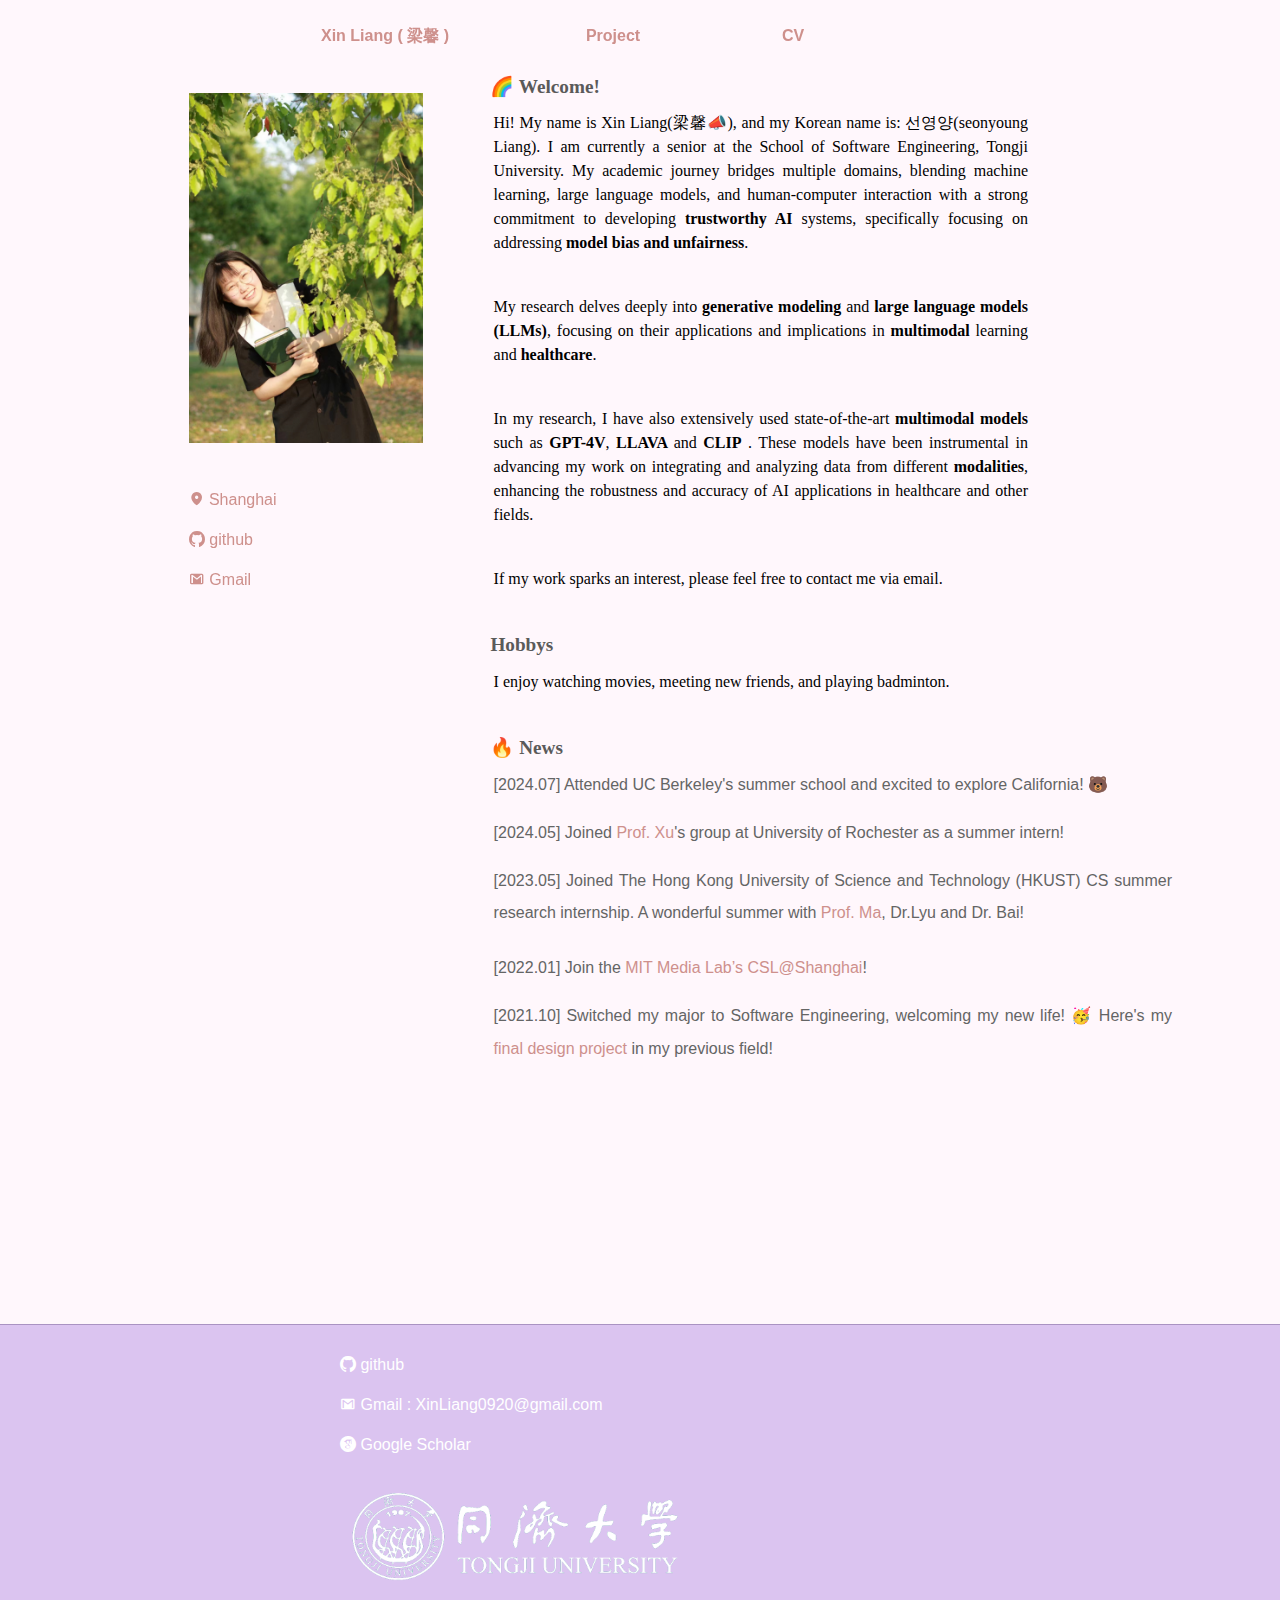
==== index.html @ 8641d6d6 "Update index.html" ====
<!DOCTYPE html>
<html lang="en">
<head>  
    <meta charset="UTF-8">
    <meta http-equiv="X-UA-Compatible" content="IE=edge">
    <meta name="viewport" content="width=device-width, initial-scale=1.0">
    <link rel="stylesheet" href="style.css">
    <link rel="stylesheet" href="icon/iconfont.css">
    <title>LiangXin</title>
    <!-- Apple Touch Icon -->
    <link rel="apple-touch-icon" sizes="57x57" href="icon/Favicon/apple-icon-57x57.png">
    <link rel="apple-touch-icon" sizes="60x60" href="icon/Favicon/apple-icon-60x60.png">
    <link rel="apple-touch-icon" sizes="72x72" href="icon/Favicon/apple-icon-72x72.png">
    <link rel="apple-touch-icon" sizes="76x76" href="icon/Favicon/apple-icon-76x76.png">
    <link rel="apple-touch-icon" sizes="114x114" href="icon/Favicon/apple-icon-114x114.png">
    <link rel="apple-touch-icon" sizes="120x120" href="icon/Favicon/apple-icon-120x120.png">
    <link rel="apple-touch-icon" sizes="144x144" href="icon/Favicon/apple-icon-144x144.png">
    <link rel="apple-touch-icon" sizes="152x152" href="icon/Favicon/apple-icon-152x152.png">
    <link rel="apple-touch-icon" sizes="180x180" href="icon/Favicon/apple-icon-180x180.png">

    <!-- Android Icon -->
    <link rel="icon" type="image/png" sizes="192x192" href="icon/Favicon/android-icon-192x192.png">

    <!-- Standard Favicon -->
    <link rel="icon" type="image/png" sizes="32x32" href="icon/Favicon/favicon-32x32.png">
    <link rel="icon" type="image/png" sizes="96x96" href="icon/Favicon/favicon-96x96.png">
    <link rel="icon" type="image/png" sizes="16x16" href="icon/Favicon/favicon-16x16.png">

    <!-- Manifest File -->
    <link rel="manifest" href="icon/Favicon/manifest.json">

    <!-- Windows Tile Icon -->
    <meta name="msapplication-TileColor" content="#ffffff">
    <meta name="msapplication-TileImage" content="icon/Favicon/ms-icon-144x144.png">

    <!-- Browser Theme Color -->
    <meta name="theme-color" content="#ffffff">




</head>

<!-- 音频文件 -->
<audio id="myAudio" src="images/20240906_204142.m4a"></audio>

<script>
    // 播放音频的 JavaScript 函数
    function playAudio() {
        var audio = document.getElementById("myAudio");
        audio.play();
    }
</script>

<body>
    <nav class="homenav">
        <div class="navbar">
            <div class="navbar-inner">
                <div class="navmenu" >
                    <ul class="visible-links">
                        <li class="navname ">  
                            <div class="btn-animate btn-animate__underline-from-center">
                                <a href="index.html"><b>Xin Liang  ( 梁馨 )</b></a>
                            </div>
                             </li>
                        <!-- <li><div  class="btn-animate btn-animate__underline-from-center">Experience</div></li> -->
                        <li>
                            <div class="btn-animate btn-animate__underline-from-center">
                                <a href="project/project.html"> <b>Project</b></a>
                            </div>
                        </li>
                        <li><div  class="btn-animate btn-animate__underline-from-center">
                            <a href="https://liangxin1001.github.io/Xin_Liang_CV.pdf"><b>CV</b></a>
                            </div>
                        </li>
                    </ul>
                   </div>
            </div>
            
        </div>
        
    </nav>
    <div class="main">
        <div class="sidebar sticky">
            <div itemscope itemtype="" class="sideson">
                <div class="photo">
                    <img src="images/I.jpeg" alt="">
                </div>
              
                <div class="urls ">
                    <li class="li1">
                        <span class="iconfont sideicon" ">&#xe68c; </span>
                        <a href="">Shanghai</a>
                    </li>
                    <li class="li1">
                        <i>
                            <span class="iconfont sideicon">&#xe603;</span>
                            <a href="https://github.com/LiangXin1001">github</a>
                        </i>
                    </li>
                    
                    <li class="li1">
                        <span class="iconfont sideicon">&#xe95f;</span>
                        <a href=" mailto:XinLiang0920@gmail.com"> Gmail</a>
                    </li>
                </div>
            </div>
        
        </div >
        <article class="page">
            <div  class="page__inner-wrap">
                <section>
                    <h1>🌈 Welcome!</h1>
<p>
    Hi! My name is Xin Liang(梁馨<span style="cursor: pointer;" onclick="playAudio()">📣</span>), and my Korean name is: 선영양(seonyoung Liang). I am currently a senior at the School of Software Engineering, Tongji University. My academic journey bridges multiple domains, blending machine learning, large language models, and human-computer interaction with a strong commitment to developing <strong>trustworthy AI</strong> systems, specifically focusing on addressing <strong>model bias and unfairness</strong>.
</p><br>
<p>
    My research delves deeply into <strong>generative modeling</strong> and <strong>large language models (LLMs)</strong>, focusing on their applications and implications in <strong>multimodal </strong>learning and <strong>healthcare</strong>. 
</p><br>
<p>
    In my research, I have also extensively used state-of-the-art <strong>multimodal models</strong> such as <strong>GPT-4V</strong>,<strong> LLAVA </strong>and<strong> CLIP</strong> . These models have been instrumental in advancing my work on integrating and analyzing data from different <strong>modalities</strong>, enhancing the robustness and accuracy of AI applications in healthcare and other fields.
</p><br>

<p>
 If my work sparks an interest, please feel free to contact me via email.
</p>
<br>
                    <h1>Hobbys</h1>
                    <P >I enjoy watching movies, meeting new friends, and playing badminton. </P>
                        <br>
                       
                 
                        <div class="news-section">
                            <h2>🔥 News</h2>
                            <ul>
                                
                                <li> <span>[2024.07]</span> Attended UC Berkeley's summer school and excited to explore California! 🐻  </li>
                                
                                <li> <span>[2024.05]</span> Joined <a href="https://www.cs.rochester.edu/~cxu22/">Prof. Xu</a>'s group at University of Rochester as a summer intern! </li>
                                
<!--                                 <li> <span>[2024.03]</span> Our paper on Open-Set Surgical Activity Recognition is accepted to <a href="https://2024.ieee-icra.org/"> IEEE ICRA 2024</a>! Effectively recognizing test samples from classes unseen during training is very important. 🎉 </li>
                                
                                <li> <span>[2024.01]</span> Our paper on improving the quality of preference data for robot task trajectories is accepted to <a href="https://iui.acm.org/2024/"> ACM IUI 2024</a>! Watching the robotic arm pick and place cans is fascinating! 🎉 </li>
                                 -->
                                <li> <span>[2023.05]</span> Joined The Hong Kong University of Science and Technology (HKUST) CS summer research internship. A wonderful summer with <a href="https://www.cse.ust.hk/~mxj/"> Prof. Ma</a>, Dr.Lyu and Dr. Bai!  </li>
                                
                                <li> <span> [2022.01]</span> Join the <a href="https://www.media.mit.edu/projects/city-science-lab-shanghai/overview/">MIT Media Lab’s CSL@Shanghai</a>!</li>
                
                                <li> <span> [2021.10]</span> Switched my major to Software Engineering, welcoming my new life! 🥳 Here's my <a href="house_design.pdf" target="_blank">final design project</a> in my previous field!</li>
                            </ul>
                        </div>     
                </section>
            </div>
        </article>

    </div>



   <footer class="foot">
    <div class="foot-contact">
        <!-- <p class="lifoot" >Follow :</p> -->
        <li class="lifoot">
            <i >
                <span class="iconfont icon-github-fill">&#xe603;</span>
                <a  class="lifoot" href="https://github.com/LiangXin1001">github</a>
            </i>
        </li>
        
        <li class="lifoot">
            <span class="iconfont icon-gmail">&#xe95f;</span>
            <a class="lifoot" href=" mailto:XinLiang0920@gmail.com"> Gmail : XinLiang0920@gmail.com</a>
        </li>
        <li class="lifoot">
            <i>
                <span class="iconfont icon-google-scholar">&#xe601;</span>
                <a class="lifoot" href="https://scholar.google.com/citations?view_op=list_works&hl=zh-CN&hl=zh-CN&user=am2rEXcAAAAJ">Google Scholar</a>
            </i>
        </li>
        <div class="schoolimg">
            <img src="images/tongji.png" alt="">
        </div>
    </div>

   </footer>
</body>
</html>
---- style.css ----
* {
    font-style:normal;
    margin:0;
    padding:0;
}
body {
    line-height: 1.5;
    margin:0;
    padding:0;
    background-color: #FFF7FC; /* 这是一种粉色的颜色代码 F4E6DD   ffd8d4 ffede2*/
    
}
/* h1  {
    line-height: 2.5;
    color:rgb(206,144,140);
    font-size: larger;
} */
h1, h2, h3, h4, h5, h6 {
    color: #5a5a5a; /* 统一标题的颜色为稍微深点的灰色 */
    /* text-align: center; 标题居中对齐 */
    margin-bottom: 0.5em; /* 添加适当的标题下边距 */
    font-size: larger;
    line-height: 1.5;
    padding-left: 9em;
    padding-right: 9em;
}
p {
    text-align: justify; /* 段落两端对齐 */
    /* text-justify: inter-word;  */
    /* 改进两端对齐的文本排版 */
    margin-bottom: 1em; /* 段落下边距 */
    padding-left: 11em;
    padding-right: 9em;
}
/* .pp {
   color:rgb(206,144,140);
} */
a {
    font-family:sans-serif;
    border-bottom : 0;
    color:rgb(206,144,140);
    text-decoration: none;
    line-height: 2.5;
}
 
 

div ,section ,article {
    font-style:normal;
    display: block;
}
 
.main  {
    /* margin-top: 1em; */
    padding-left: 4em;
    padding-right: 3em;
    max-width: 1900px;
    margin-left: auto;
    margin-right: auto;
    clear: both;
 
}

.navbar {
    /* background-color: rgb(150, 218, 236); */
  
    position:relative;
    border-bottom: 1px solid #FFF7FC;
    z-index: 2;
    height: 60spx;
    left: 0;
    right: 0;

   
}
.navbar-inner {
    margin-left: auto;
    margin-right: auto;
    padding: 1em 1em 1em;
}
 
.sidebar {
    background-color:  #FFF7FC;
    float: left;
    top: 60px;
    position: fixed;
    clear: both; 
    width: 25%;
    min-height: 800px;
    margin-left: 10.6949152542%;
    border-right: 2px solid #FFF7FC;
	
}
.sideson .urls  {
    background-color:  #FFF7FC;
}
.content ,.navmenu li{
    color:rgb(116, 120, 123);
}
.urls {
    color:rgb(164, 166, 168);
}
.page li{
    color:rgb(100, 101, 101);
    text-align: justify; /* 段落两端对齐 */
    padding-left: 11em;
}
article ,.sidebar ,.sticky{
    display: block;
}
.sideson {
    margin-top: 20px;
    background-color:rgb(255, 255, 255);
    margin-bottom: 100px;
}
.sticky {
    position: sticky;
    top: 2em;
    clear: both;
}

.page {
    top: 60px;
    /* width: 83%;
    min-height: 500px;
    padding-right: 16.9%; */
    padding-left: 20%;
 
}
.bold {
    font-weight: bold;
}
.photo {
    background-color: #FFF7FC;
    padding-bottom: 30px;
}
.photo img {
    width:80%;
    height: 80%;
    padding-right: 10%;
    background-color:  #FFF7FC;
     
}
.schoolimg {
    margin-top: 20px;
}
.schoolimg img {
    width:350px;
    height: 100px;
}
.page__inner-wrap {
   
    margin-left: 20px;
    margin-right: 60px;
}
li {
   line-height: 1.5;
   font-family:sans-serif;
   list-style: none;
}
.navmenu li {
    list-style-type: none;
    display: inline-block;
    white-space: nowrap;
    width: 180px;
    vertical-align: middle;
    display: table-cell;
    color:aqua
}
.navname{
    padding-left: 11em;
    padding-right: 3em;
    font-weight: bold;
}
.visible-links {
    display: table;
    padding-left: 8em;
}
.foot {
    /* 8B93FF  DBC4F0*/
    background-color:   #DBC4F0;
    border-top: 1px solid  #AA93C2;
    float: left;
    width: 100%;
    height: 300px;
    margin-top: 15em;
}
.foot-contact {
    padding: 20px;
    vertical-align: middle;
    margin-left: 20em;
    
}
/* .inline {

    color:rgb(206,144,140);
} */

.btn-animate {
    position: relative;
    width: 130px;
    height: 40px;
    line-height: 40px;
    border: none;
    border-radius: 5px;
    text-align: center;
  }
  
.btn-animate__underline-from-center:before {
    content: "";
    position: absolute;
    left: 50%;
    right: 50%;
    bottom: 0;
    z-index: 21;
    height: 4px;
    background-color: rgb(206,144,140);
    transition: .3s ease-out;
}

.btn-animate__underline-from-center:hover:before
{
  left: 0;
  right: 0;
}
.design-link {
    line-height: normal; /* 恢复正常的行间距 */
}

.news-section li {
    margin-bottom: 15px;  /* 增加每个新闻项之间的间距，可以根据需要调整 */
    line-height: 1.6;  /* 如果需要调整行高，也可以适当设置 */
}
---- icon/iconfont.css ----
@font-face {
  font-family: "iconfont"; /* Project id  */
  src: url('iconfont.ttf?t=1711209330404') format('truetype');

}
 
.iconfont {
  font-family: "iconfont" !important;
  font-size: 16px;
  font-style: normal;
  -webkit-font-smoothing: antialiased;
  -moz-osx-font-smoothing: grayscale;
 
}
.sideicon {
  color:rgb(206,144,140);
}
.lifoot {
  color:rgb(255, 255, 255);
}
/* .icon-gscholar:before {
  content: "\e601";
}

.icon-gmail:before {
  content: "\e95f";
}

.icon-github:before {
  content: "\e603";
}

.icon-map-filling:before {
  content: "\e68c";
}
 */
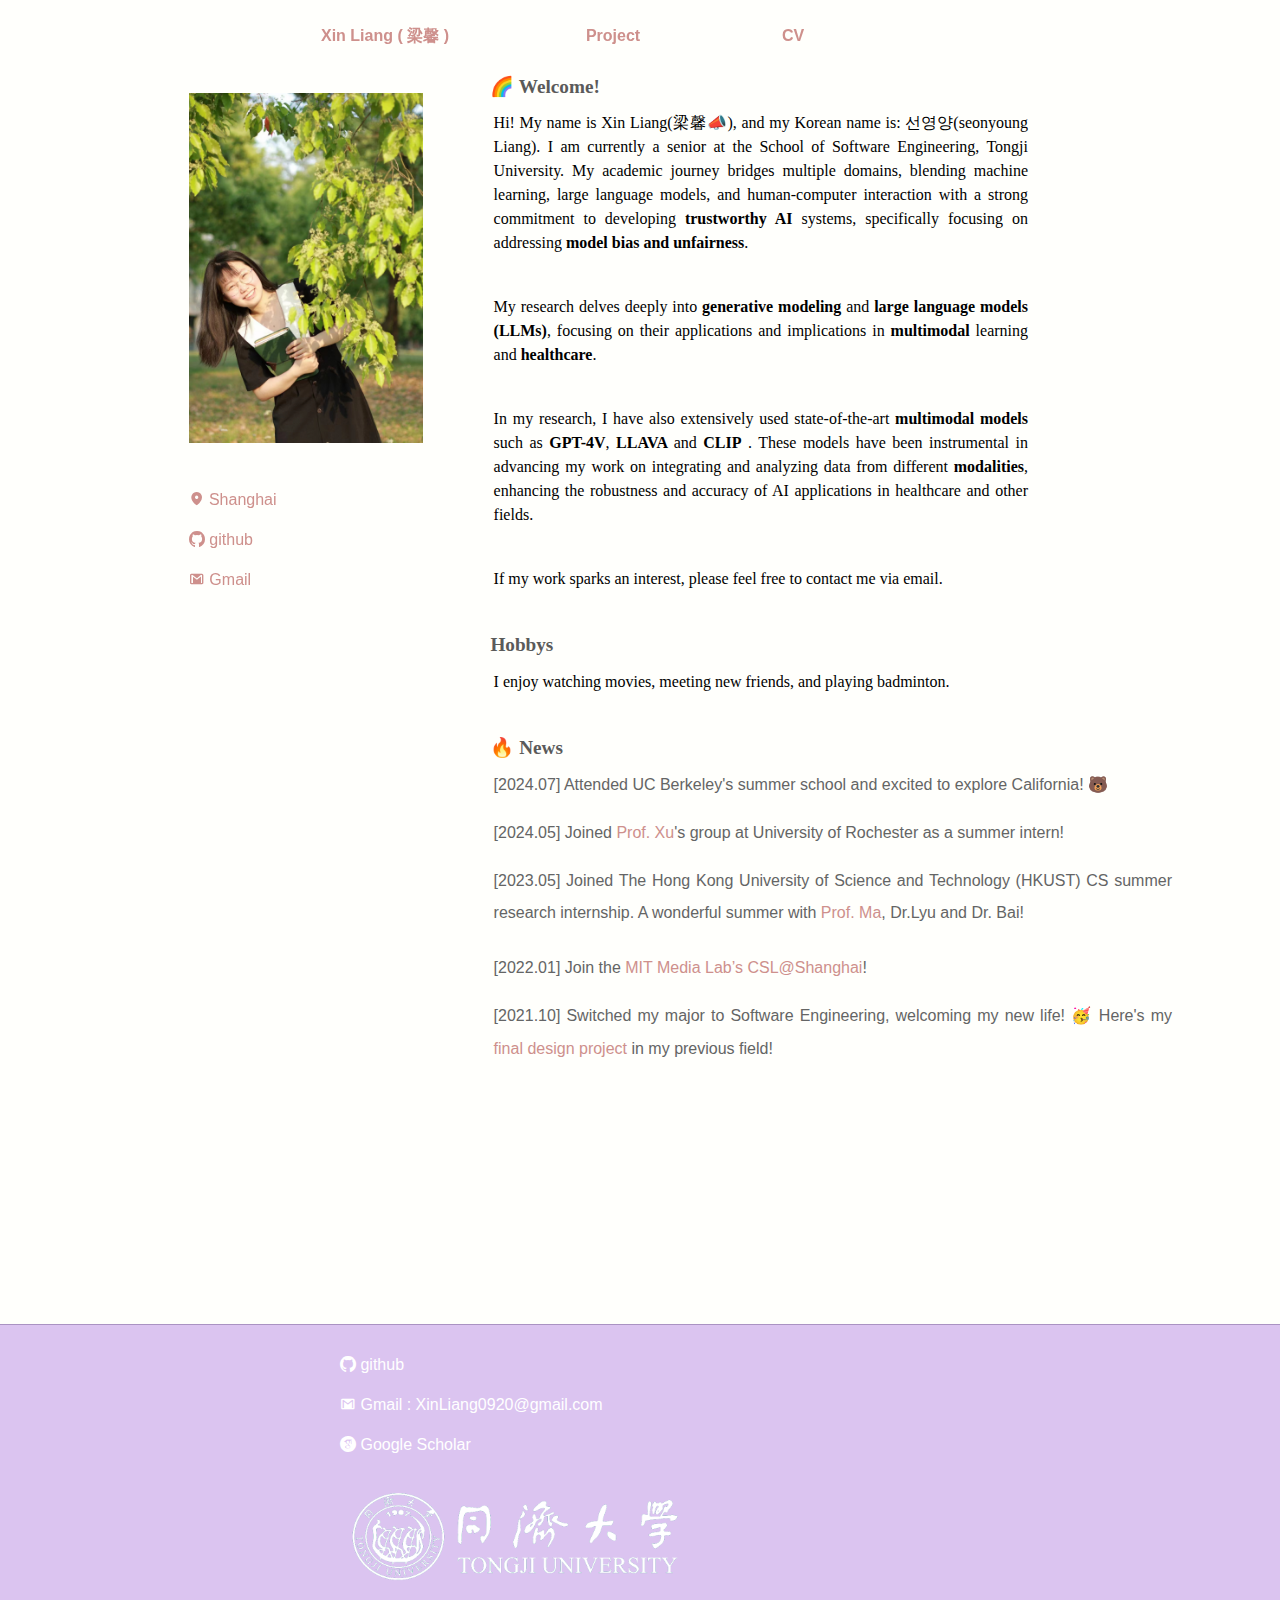
==== commit 78d63e52: "update cv" ====
--- a/index.html
+++ b/index.html
@@ -70,7 +70,7 @@
                             </div>
                         </li>
                         <li><div  class="btn-animate btn-animate__underline-from-center">
-                            <a href="https://liangxin1001.github.io/Xin_Liang_CV.pdf"><b>CV</b></a>
+                            <a href="https://liangxin1001.github.io/Xin_Liang_CV0.pdf"><b>CV</b></a>
                             </div>
                         </li>
                     </ul>
--- a/style.css
+++ b/style.css
@@ -7,7 +7,7 @@
     line-height: 1.5;
     margin:0;
     padding:0;
-    background-color: #FFF7FC; /* 这是一种粉色的颜色代码 F4E6DD   ffd8d4 ffede2*/
+    background-color: #FFFFFC; /* 这是一种粉色的颜色代码 F4E6DD   ffd8d4 ffede2*/
     
 }
 /* h1  {
@@ -65,7 +65,7 @@
     /* background-color: rgb(150, 218, 236); */
   
     position:relative;
-    border-bottom: 1px solid #FFF7FC;
+    border-bottom: 1px solid #FFFFFC;
     z-index: 2;
     height: 60spx;
     left: 0;
@@ -80,7 +80,7 @@
 }
  
 .sidebar {
-    background-color:  #FFF7FC;
+    background-color:  #FFFFFC;
     float: left;
     top: 60px;
     position: fixed;
@@ -88,11 +88,11 @@
     width: 25%;
     min-height: 800px;
     margin-left: 10.6949152542%;
-    border-right: 2px solid #FFF7FC;
+    border-right: 2px solid #FFFFFC;
 	
 }
 .sideson .urls  {
-    background-color:  #FFF7FC;
+    background-color:  #FFFFFC;
 }
 .content ,.navmenu li{
     color:rgb(116, 120, 123);
@@ -131,14 +131,14 @@
     font-weight: bold;
 }
 .photo {
-    background-color: #FFF7FC;
+    background-color: #FFFFFC;
     padding-bottom: 30px;
 }
 .photo img {
     width:80%;
     height: 80%;
     padding-right: 10%;
-    background-color:  #FFF7FC;
+    background-color:  #FFFFFC;
      
 }
 .schoolimg {
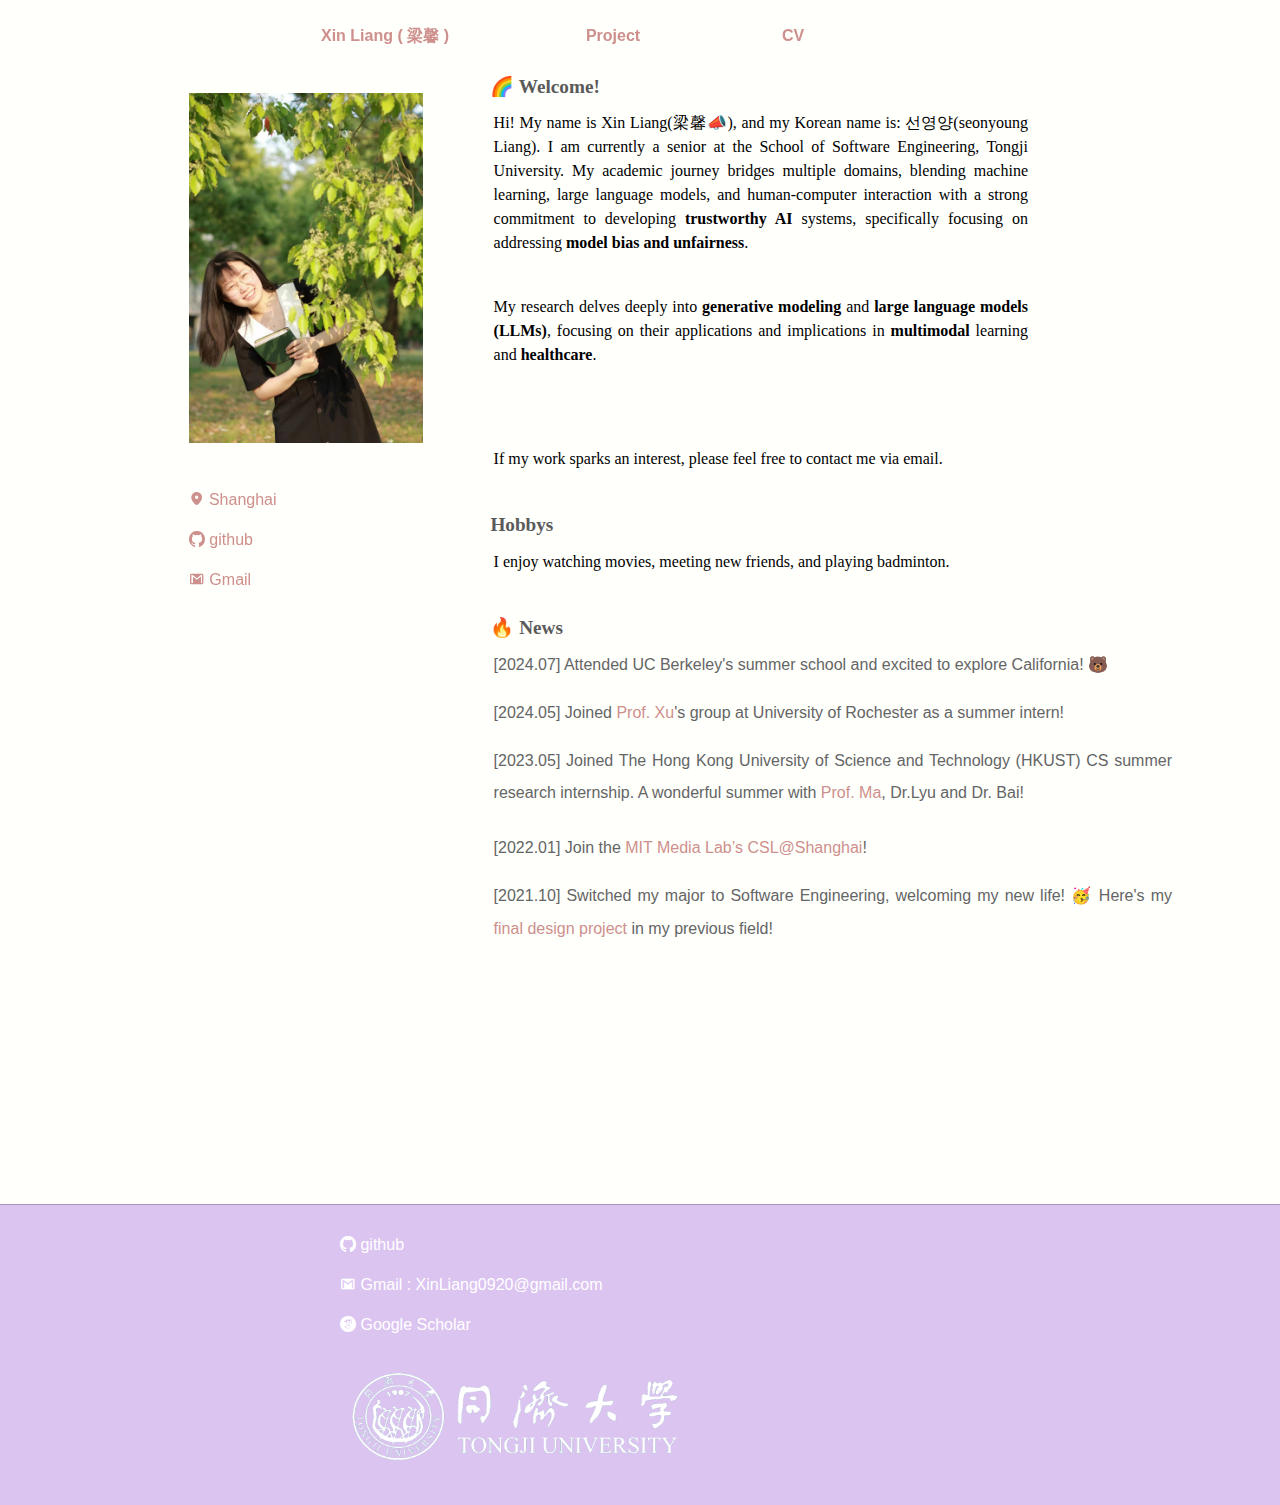
==== commit 14d9f2e2: "update" ====
--- a/index.html
+++ b/index.html
@@ -118,7 +118,7 @@
     My research delves deeply into <strong>generative modeling</strong> and <strong>large language models (LLMs)</strong>, focusing on their applications and implications in <strong>multimodal </strong>learning and <strong>healthcare</strong>. 
 </p><br>
 <p>
-    In my research, I have also extensively used state-of-the-art <strong>multimodal models</strong> such as <strong>GPT-4V</strong>,<strong> LLAVA </strong>and<strong> CLIP</strong> . These models have been instrumental in advancing my work on integrating and analyzing data from different <strong>modalities</strong>, enhancing the robustness and accuracy of AI applications in healthcare and other fields.
+    <!-- In my research, I have also extensively used state-of-the-art <strong>multimodal models</strong> such as <strong>GPT-4V</strong>,<strong> LLAVA </strong>and<strong> CLIP</strong> . These models have been instrumental in advancing my work on integrating and analyzing data from different <strong>modalities</strong>, enhancing the robustness and accuracy of AI applications in healthcare and other fields. -->
 </p><br>
 
 <p>
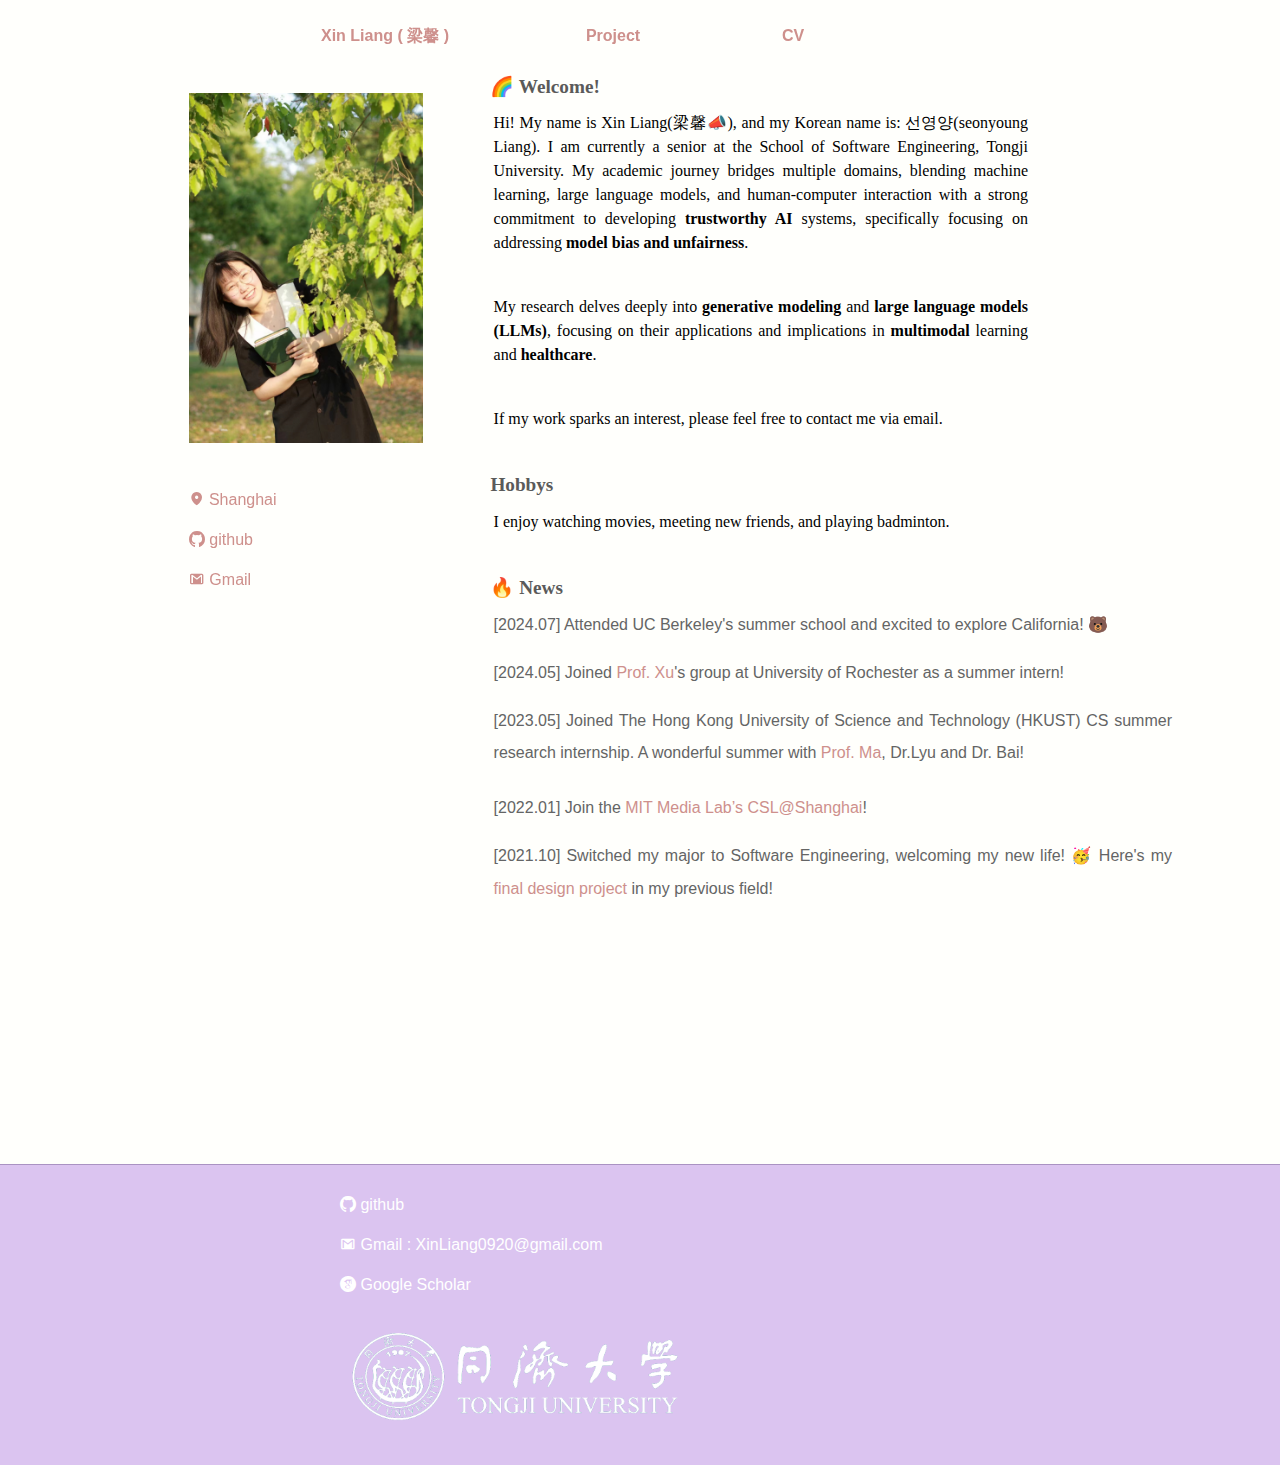
==== commit ddc540ef: "update" ====
--- a/index.html
+++ b/index.html
@@ -117,9 +117,9 @@
 <p>
     My research delves deeply into <strong>generative modeling</strong> and <strong>large language models (LLMs)</strong>, focusing on their applications and implications in <strong>multimodal </strong>learning and <strong>healthcare</strong>. 
 </p><br>
-<p>
-    <!-- In my research, I have also extensively used state-of-the-art <strong>multimodal models</strong> such as <strong>GPT-4V</strong>,<strong> LLAVA </strong>and<strong> CLIP</strong> . These models have been instrumental in advancing my work on integrating and analyzing data from different <strong>modalities</strong>, enhancing the robustness and accuracy of AI applications in healthcare and other fields. -->
-</p><br>
+<!-- <p>
+    In my research, I have also extensively used state-of-the-art <strong>multimodal models</strong> such as <strong>GPT-4V</strong>,<strong> LLAVA </strong>and<strong> CLIP</strong> . These models have been instrumental in advancing my work on integrating and analyzing data from different <strong>modalities</strong>, enhancing the robustness and accuracy of AI applications in healthcare and other fields.  
+</p><br> -->
 
 <p>
  If my work sparks an interest, please feel free to contact me via email.
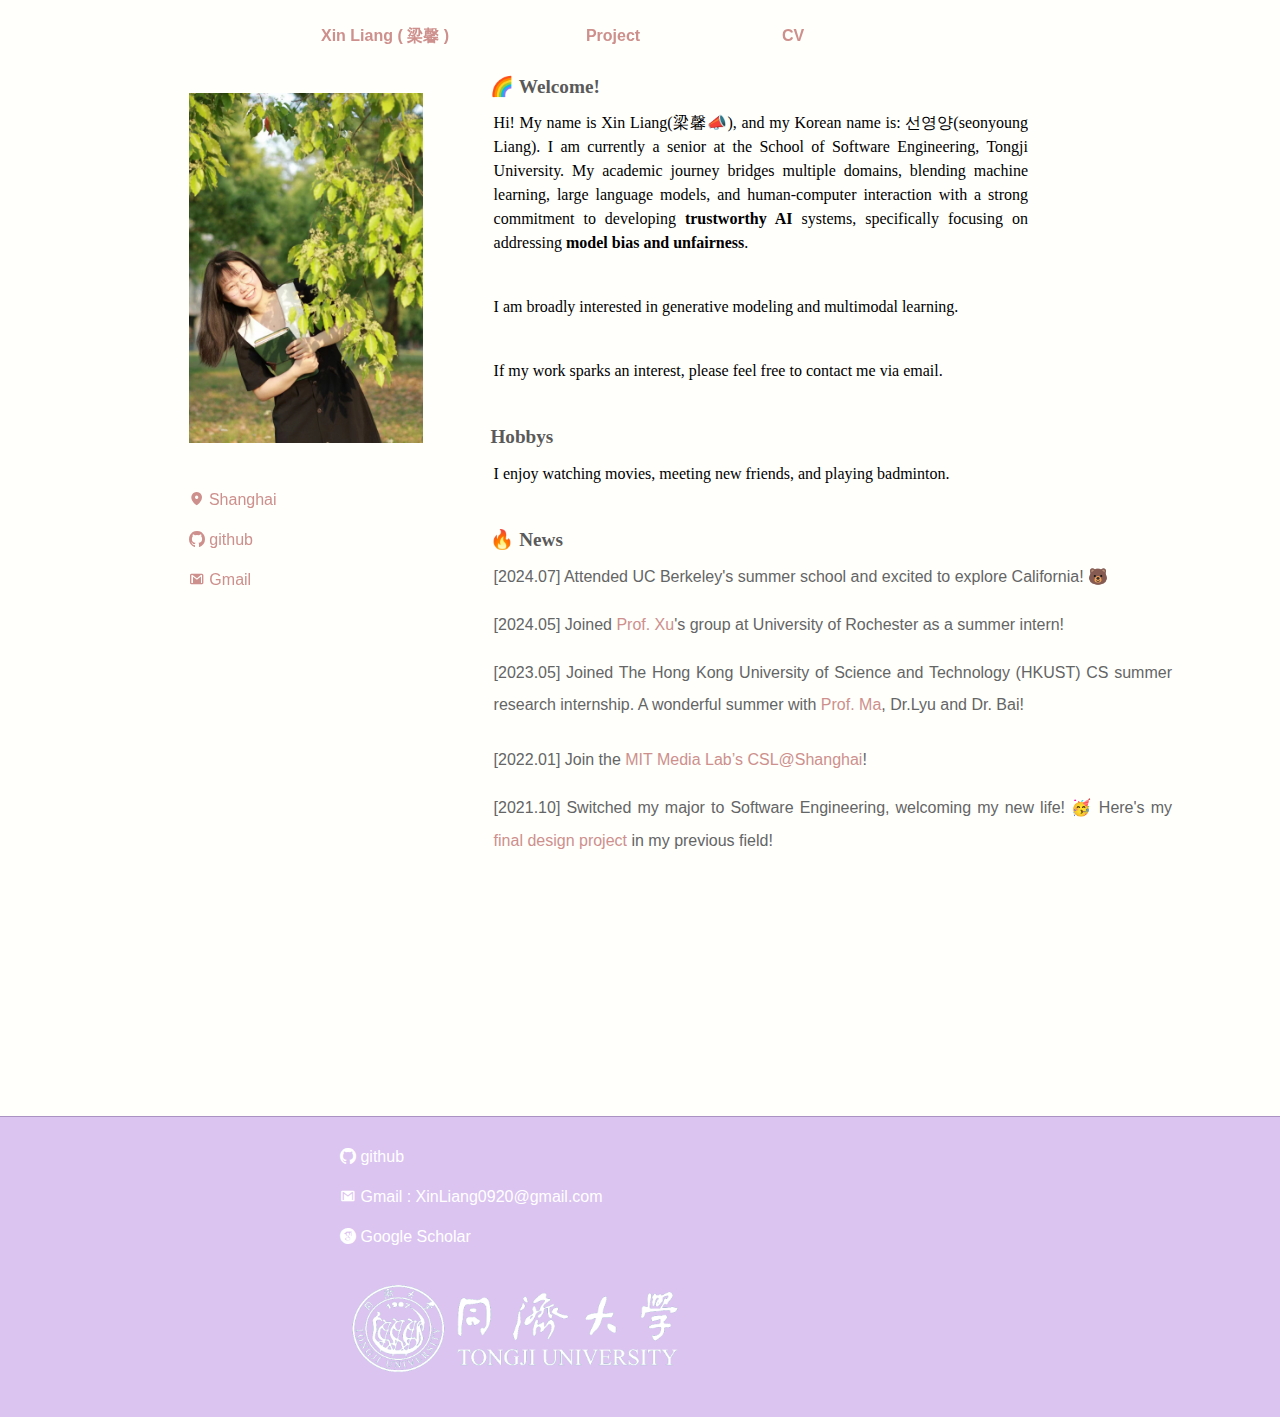
==== commit 4842926a: "Update index.html" ====
--- a/index.html
+++ b/index.html
@@ -115,7 +115,7 @@
     Hi! My name is Xin Liang(梁馨<span style="cursor: pointer;" onclick="playAudio()">📣</span>), and my Korean name is: 선영양(seonyoung Liang). I am currently a senior at the School of Software Engineering, Tongji University. My academic journey bridges multiple domains, blending machine learning, large language models, and human-computer interaction with a strong commitment to developing <strong>trustworthy AI</strong> systems, specifically focusing on addressing <strong>model bias and unfairness</strong>.
 </p><br>
 <p>
-    My research delves deeply into <strong>generative modeling</strong> and <strong>large language models (LLMs)</strong>, focusing on their applications and implications in <strong>multimodal </strong>learning and <strong>healthcare</strong>. 
+     I am broadly interested in generative modeling and multimodal learning.
 </p><br>
 <!-- <p>
     In my research, I have also extensively used state-of-the-art <strong>multimodal models</strong> such as <strong>GPT-4V</strong>,<strong> LLAVA </strong>and<strong> CLIP</strong> . These models have been instrumental in advancing my work on integrating and analyzing data from different <strong>modalities</strong>, enhancing the robustness and accuracy of AI applications in healthcare and other fields.  
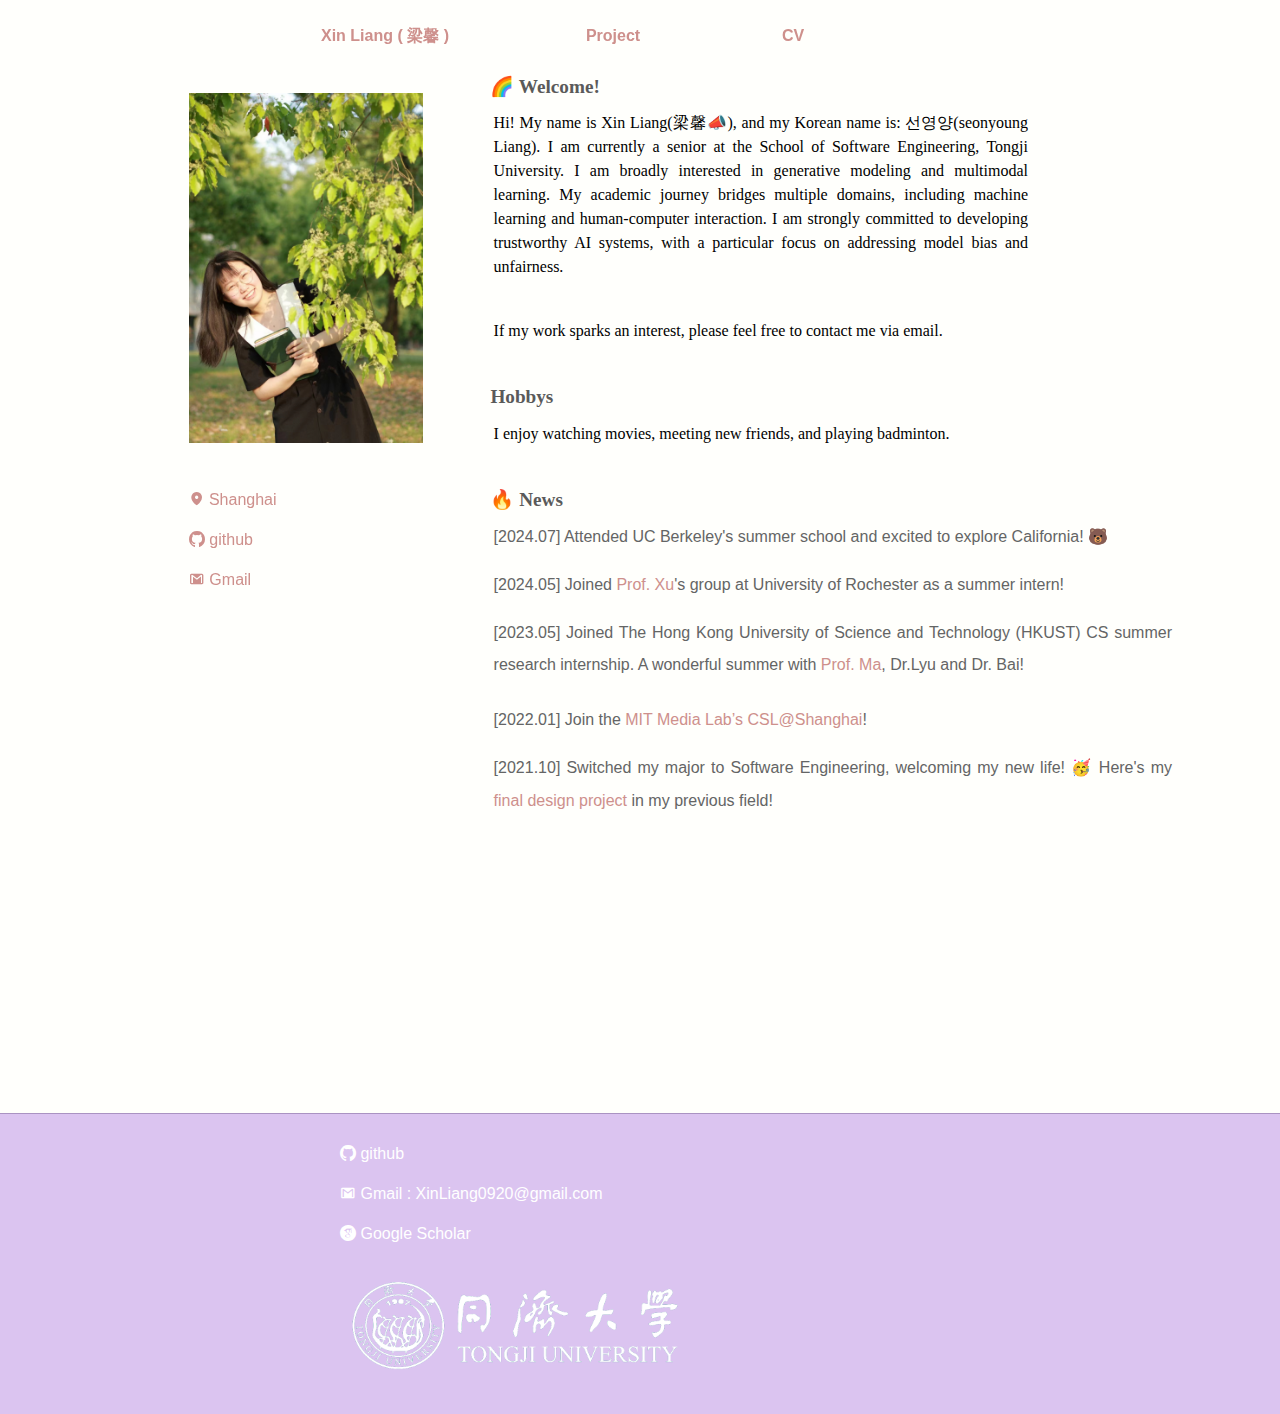
==== commit 179c2bc8: "Update index.html" ====
--- a/index.html
+++ b/index.html
@@ -112,11 +112,9 @@
                 <section>
                     <h1>🌈 Welcome!</h1>
 <p>
-    Hi! My name is Xin Liang(梁馨<span style="cursor: pointer;" onclick="playAudio()">📣</span>), and my Korean name is: 선영양(seonyoung Liang). I am currently a senior at the School of Software Engineering, Tongji University. My academic journey bridges multiple domains, blending machine learning, large language models, and human-computer interaction with a strong commitment to developing <strong>trustworthy AI</strong> systems, specifically focusing on addressing <strong>model bias and unfairness</strong>.
+    Hi! My name is Xin Liang(梁馨<span style="cursor: pointer;" onclick="playAudio()">📣</span>), and my Korean name is: 선영양(seonyoung Liang). I am currently a senior at the School of Software Engineering, Tongji University.  I am broadly interested in generative modeling and multimodal learning. My academic journey bridges multiple domains, including machine learning and human-computer interaction. I am strongly committed to developing trustworthy AI systems, with a particular focus on addressing model bias and unfairness.
 </p><br>
-<p>
-     I am broadly interested in generative modeling and multimodal learning.
-</p><br>
+ 
 <!-- <p>
     In my research, I have also extensively used state-of-the-art <strong>multimodal models</strong> such as <strong>GPT-4V</strong>,<strong> LLAVA </strong>and<strong> CLIP</strong> . These models have been instrumental in advancing my work on integrating and analyzing data from different <strong>modalities</strong>, enhancing the robustness and accuracy of AI applications in healthcare and other fields.  
 </p><br> -->
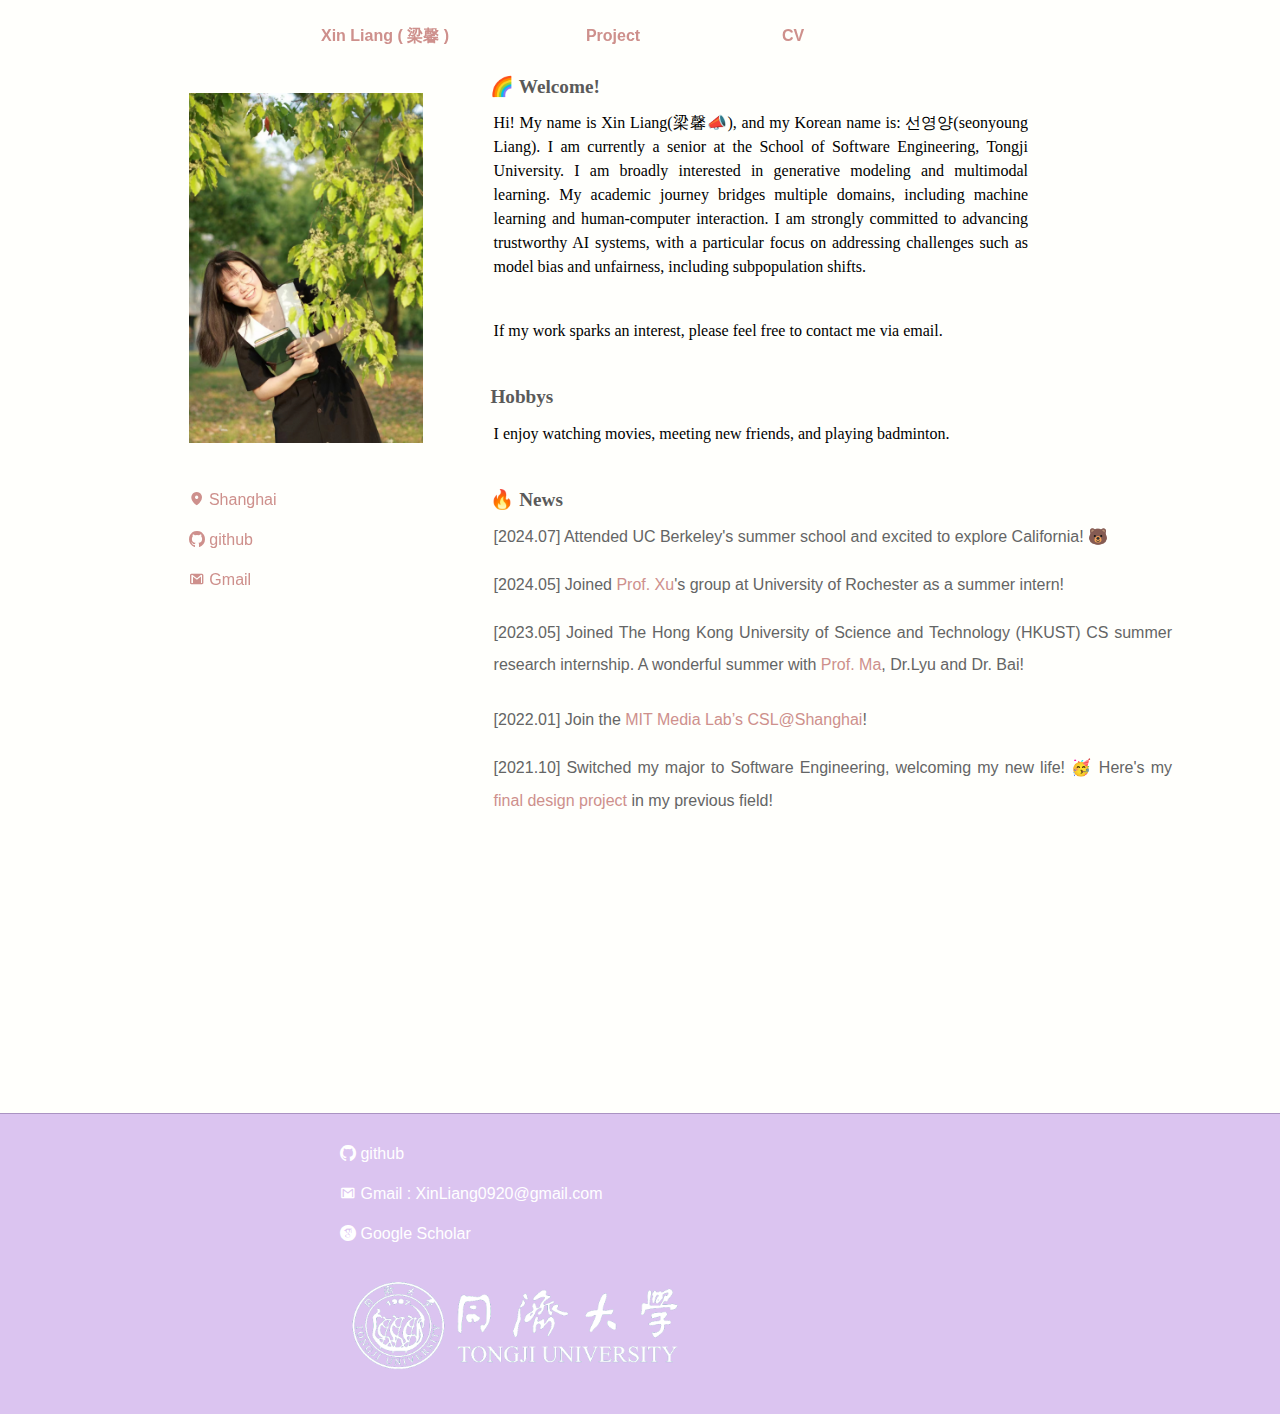
==== commit c0681ef6: "Update index.html" ====
--- a/index.html
+++ b/index.html
@@ -112,7 +112,7 @@
                 <section>
                     <h1>🌈 Welcome!</h1>
 <p>
-    Hi! My name is Xin Liang(梁馨<span style="cursor: pointer;" onclick="playAudio()">📣</span>), and my Korean name is: 선영양(seonyoung Liang). I am currently a senior at the School of Software Engineering, Tongji University.  I am broadly interested in generative modeling and multimodal learning. My academic journey bridges multiple domains, including machine learning and human-computer interaction. I am strongly committed to developing trustworthy AI systems, with a particular focus on addressing model bias and unfairness.
+    Hi! My name is Xin Liang(梁馨<span style="cursor: pointer;" onclick="playAudio()">📣</span>), and my Korean name is: 선영양(seonyoung Liang). I am currently a senior at the School of Software Engineering, Tongji University.  I am broadly interested in generative modeling and multimodal learning. My academic journey bridges multiple domains, including machine learning and human-computer interaction. I am strongly committed to advancing trustworthy AI systems, with a particular focus on addressing challenges such as model bias and unfairness, including subpopulation shifts.
 </p><br>
  
 <!-- <p>
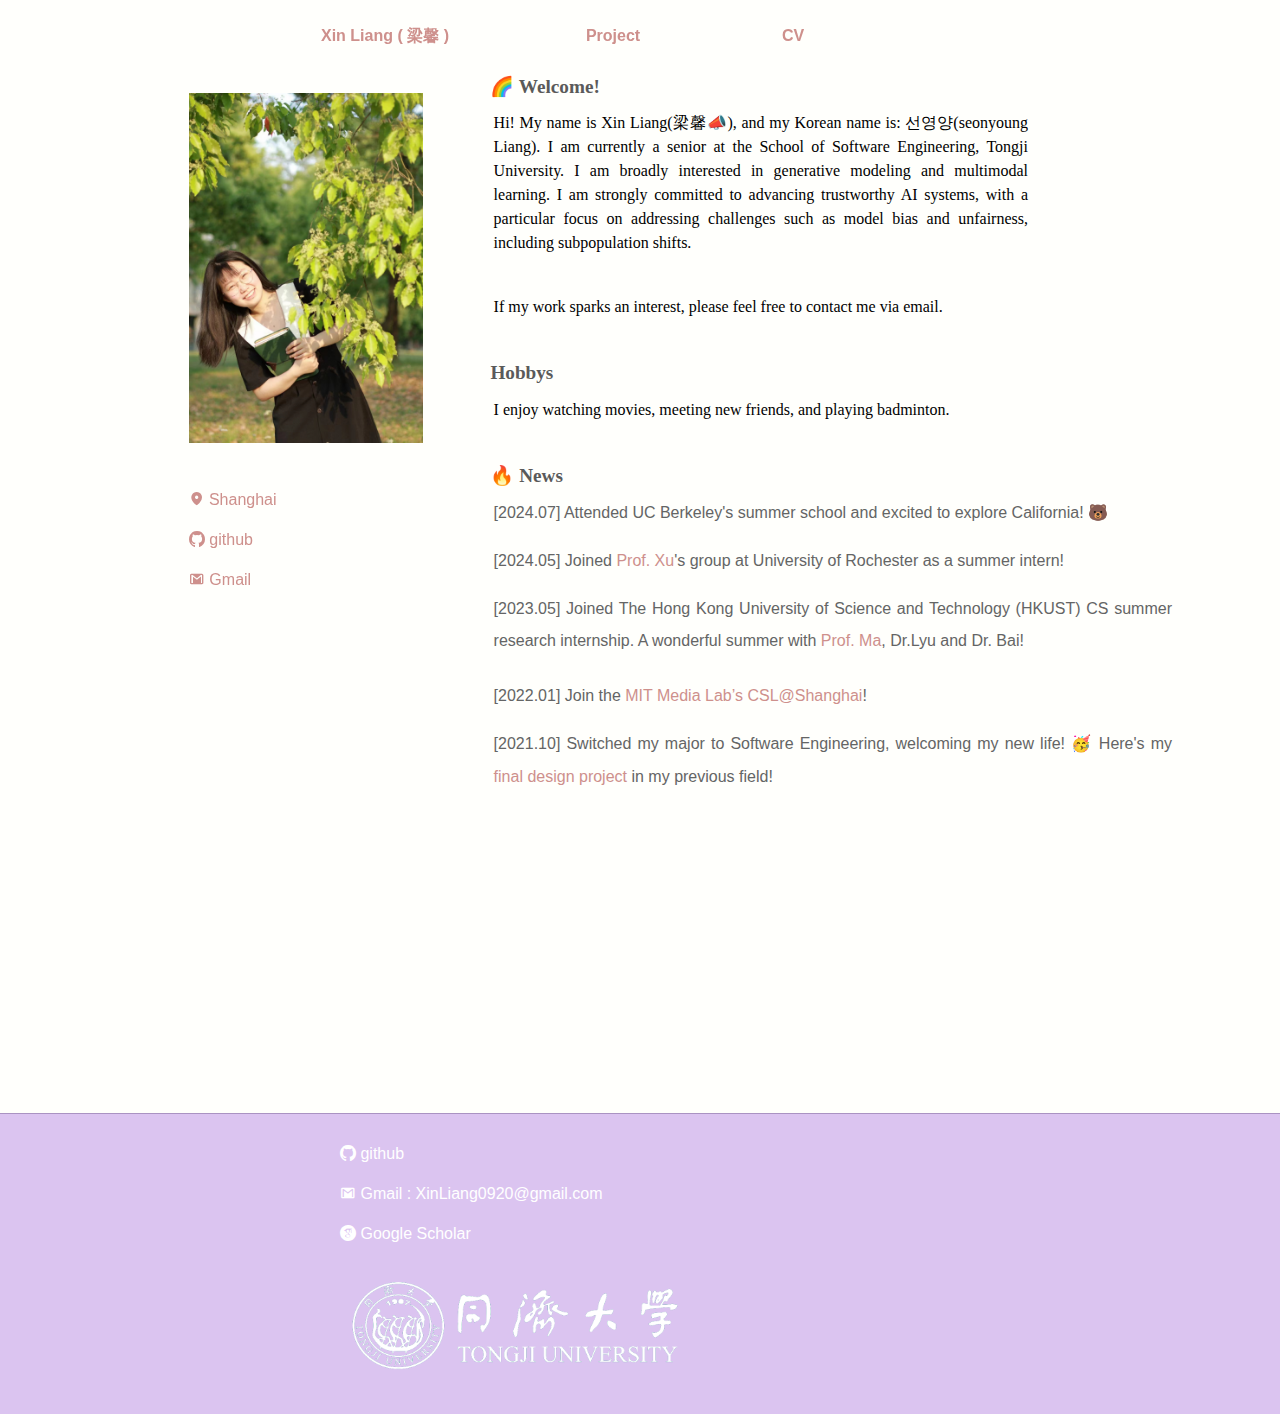
==== commit 05b2f0b2: "Update index.html" ====
--- a/index.html
+++ b/index.html
@@ -112,7 +112,7 @@
                 <section>
                     <h1>🌈 Welcome!</h1>
 <p>
-    Hi! My name is Xin Liang(梁馨<span style="cursor: pointer;" onclick="playAudio()">📣</span>), and my Korean name is: 선영양(seonyoung Liang). I am currently a senior at the School of Software Engineering, Tongji University.  I am broadly interested in generative modeling and multimodal learning. My academic journey bridges multiple domains, including machine learning and human-computer interaction. I am strongly committed to advancing trustworthy AI systems, with a particular focus on addressing challenges such as model bias and unfairness, including subpopulation shifts.
+    Hi! My name is Xin Liang(梁馨<span style="cursor: pointer;" onclick="playAudio()">📣</span>), and my Korean name is: 선영양(seonyoung Liang). I am currently a senior at the School of Software Engineering, Tongji University.  I am broadly interested in generative modeling and multimodal learning. I am strongly committed to advancing trustworthy AI systems, with a particular focus on addressing challenges such as model bias and unfairness, including subpopulation shifts.
 </p><br>
  
 <!-- <p>
